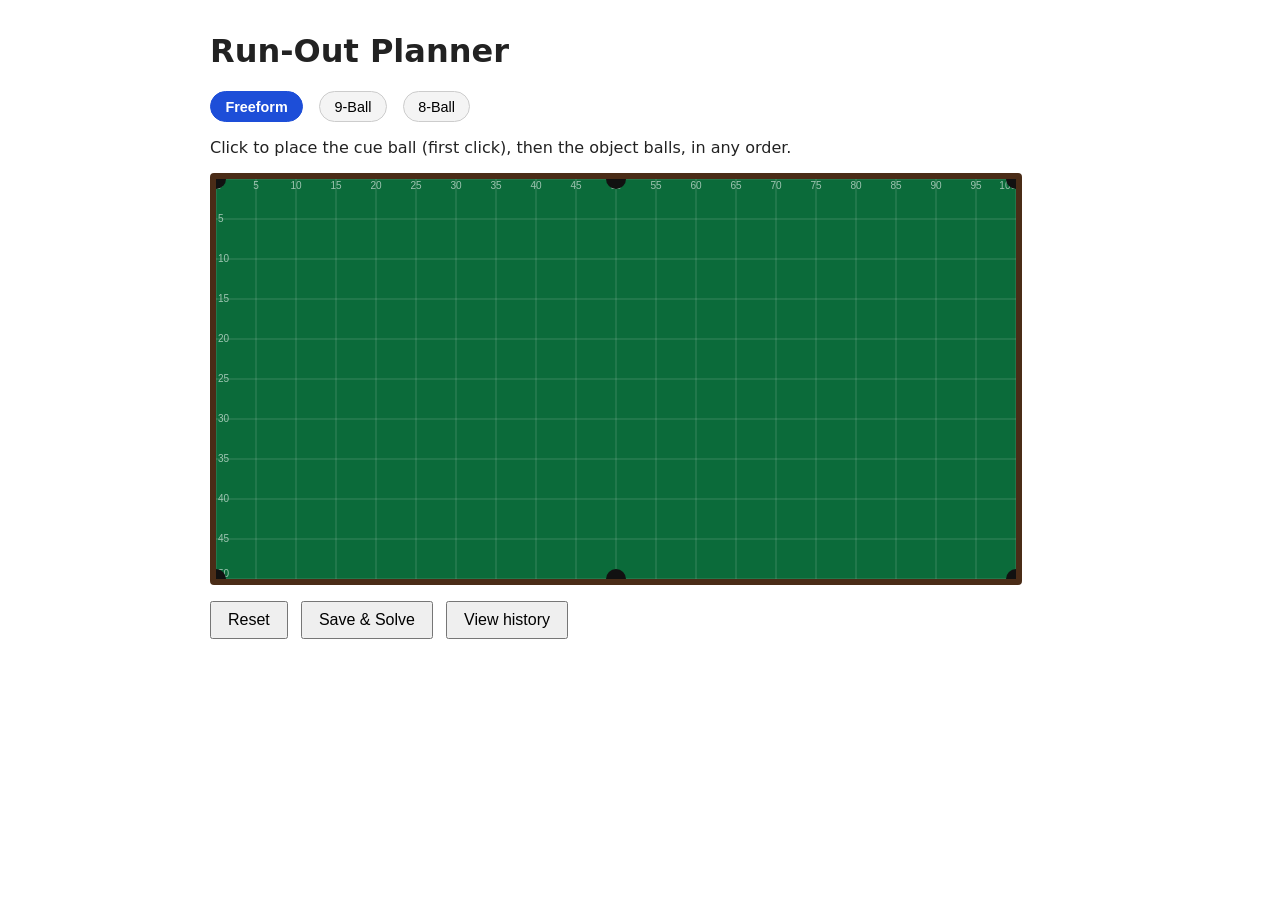
==== ui/index.html @ 2dfea0a1 "Containerize both services and serve the UI as static files, calling both over CORS" ====
<!doctype html>
<html lang="en">
<head>
  <meta charset="utf-8">
  <title>Run-Out Planner</title>
  <link rel="stylesheet" href="css/style.css">
</head>
<body>
  <h1>Run-Out Planner</h1>

  <div class="mode-tabs" id="mode-tabs">
    <button class="mode-tab active" data-mode="freeform">Freeform</button>
    <button class="mode-tab" data-mode="nine_ball">9-Ball</button>
    <button class="mode-tab" data-mode="eight_ball">8-Ball</button>
  </div>

  <p id="instructions">
    Click to place the cue ball (first click), then the object balls, in any order.
  </p>

  <div id="group-selector" class="group-selector" hidden>
    <span class="group-selector-label">Your balls:</span>
    <button type="button" class="group-choice" data-group="solids">Solids (1-7)</button>
    <button type="button" class="group-choice" data-group="stripes">Stripes (9-15)</button>
  </div>

  <div id="ball-palette" class="ball-palette" hidden></div>

  <canvas id="table" width="800" height="400"></canvas>

  <div class="controls">
    <button id="reset">Reset</button>
    <button id="solve">Save &amp; Solve</button>
    <button id="toggle-history">View history</button>
  </div>

  <div id="result"></div>

  <div id="history" hidden></div>

  <script src="config.js"></script>
  <script src="js/table.js"></script>
</body>
</html>
---- ui/css/style.css ----
body {
  font-family: system-ui, sans-serif;
  max-width: 860px;
  margin: 2rem auto;
  color: #222;
}

/* The browser's own [hidden] rule only sets display: none, which any of our
   own "display: flex" rules below silently outranks (author styles beat the
   user-agent stylesheet regardless of selector specificity). Without this,
   toggling an element's `hidden` property in JS stops actually hiding it the
   moment it also has a custom display value, as .ball-palette and
   .group-selector both do. */
[hidden] {
  display: none !important;
}

.mode-tabs {
  display: flex;
  gap: 0.5rem;
  margin-bottom: 0.75rem;
}

.mode-tab {
  padding: 0.4rem 0.9rem;
  border: 1px solid #ccc;
  border-radius: 999px;
  background: #f4f4f4;
  cursor: pointer;
  font-size: 0.9rem;
}

.mode-tab.active {
  background: #1d4ed8;
  border-color: #1d4ed8;
  color: #fff;
  font-weight: 600;
}

.group-selector {
  display: flex;
  align-items: center;
  flex-wrap: wrap;
  gap: 0.4rem;
  margin-bottom: 0.75rem;
}

.group-selector-label {
  font-size: 0.85rem;
  color: #555;
  margin-right: 0.3rem;
}

.group-choice {
  padding: 0.4rem 0.9rem;
  border: 1px solid #ccc;
  border-radius: 999px;
  background: #f4f4f4;
  cursor: pointer;
  font-size: 0.9rem;
}

.group-choice.active {
  background: #1d4ed8;
  border-color: #1d4ed8;
  color: #fff;
  font-weight: 600;
}

.ball-palette {
  display: flex;
  align-items: center;
  flex-wrap: wrap;
  gap: 0.4rem;
  margin-bottom: 0.75rem;
}

.ball-palette-label {
  font-size: 0.85rem;
  color: #555;
  margin-right: 0.3rem;
}

.palette-number {
  width: 2rem;
  height: 2rem;
  padding: 0;
  margin: 0;
  display: flex;
  align-items: center;
  justify-content: center;
  border-radius: 50%;
  border: 2px solid #999;
  cursor: pointer;
  font-weight: 600;
  line-height: 1;
}

.palette-number.armed {
  box-shadow: 0 0 0 3px #1d4ed8;
  border-color: #1d4ed8;
}

.palette-number:disabled {
  opacity: 0.35;
  cursor: not-allowed;
}

canvas {
  background: #0b6b3a;
  border: 6px solid #4a2c17;
  border-radius: 4px;
  display: block;
  cursor: crosshair;
}

.controls {
  margin: 1rem 0;
}

button {
  padding: 0.5rem 1rem;
  margin-right: 0.5rem;
  font-size: 1rem;
  cursor: pointer;
}

#result {
  min-height: 2rem;
}

#result .placeholder {
  color: #777;
}

.solution-heading {
  font-size: 1.1rem;
  font-weight: 600;
  margin: 0 0 0.75rem;
}

.solution-heading.impossible {
  color: #b3261e;
}

.shot-list {
  list-style: none;
  margin: 0;
  padding: 0;
  display: flex;
  flex-direction: column;
  gap: 0.5rem;
}

.shot {
  display: flex;
  align-items: flex-start;
  gap: 0.75rem;
  background: #f4f4f4;
  border-radius: 8px;
  padding: 0.6rem 0.9rem;
}

.shot-ball {
  flex: 0 0 auto;
  width: 1.8rem;
  height: 1.8rem;
  border-radius: 50%;
  background: #d62828;
  color: #fff;
  font-weight: 600;
  display: flex;
  align-items: center;
  justify-content: center;
}

.shot-detail {
  flex: 1 1 auto;
}

.shot-detail summary {
  cursor: pointer;
}

.shot-detail summary::marker {
  color: #888;
}

.shot-target {
  font-weight: 600;
}

.shot-technical {
  margin: 0.4rem 0 0 1.1rem;
  font-size: 0.85rem;
  color: #555;
}

.shot-technical p {
  margin: 0.15rem 0;
}

.difficulty {
  display: inline-block;
  margin-left: 0.5rem;
  padding: 0.1rem 0.5rem;
  border-radius: 999px;
  font-size: 0.8rem;
  font-weight: 600;
}

.difficulty-easy {
  background: #d7f2df;
  color: #146c2e;
}

.difficulty-medium {
  background: #fdf0c8;
  color: #8a5a00;
}

.difficulty-hard {
  background: #fadbd8;
  color: #a33025;
}

.shot-type-badge {
  display: inline-block;
  margin-left: 0.5rem;
  padding: 0.1rem 0.5rem;
  border-radius: 999px;
  font-size: 0.8rem;
  font-weight: 600;
  background: #e0e7ff;
  color: #3730a3;
}

.blocked-note {
  color: #b3261e;
  margin: 0;
}

.attempt-controls {
  margin-top: 1rem;
  padding-top: 0.75rem;
  border-top: 1px solid #ddd;
  display: flex;
  flex-wrap: wrap;
  align-items: center;
  gap: 0.5rem;
}

.attempt-label {
  margin: 0;
  font-weight: 600;
  flex: 1 1 100%;
}

.attempt-notes {
  flex: 1 1 auto;
  padding: 0.35rem 0.5rem;
  font-size: 0.9rem;
}

.attempt-buttons {
  display: flex;
  gap: 0.5rem;
}

.attempt-yes {
  background: #d7f2df;
  border: 1px solid #146c2e;
}

.attempt-no {
  background: #fadbd8;
  border: 1px solid #a33025;
}

.attempt-confirm {
  margin: 0.5rem 0 0;
  color: #146c2e;
  font-weight: 600;
}

#history {
  margin-top: 1.5rem;
}

.history-list {
  list-style: none;
  margin: 0;
  padding: 0;
  display: flex;
  flex-direction: column;
  gap: 0.5rem;
}

.history-item {
  background: #f4f4f4;
  border-radius: 8px;
  padding: 0.6rem 0.9rem;
}

.history-summary {
  margin: 0 0 0.3rem;
  font-weight: 600;
}

.history-positions {
  margin: 0 0 0.5rem;
  font-size: 0.85rem;
  color: #666;
}

.history-solution {
  margin-bottom: 0.4rem;
}

.history-shot-list {
  margin: 0;
  padding-left: 1.2rem;
  font-size: 0.9rem;
}

.history-shot-list li {
  margin: 0.1rem 0;
}

.history-attempt {
  margin: 0.15rem 0;
  font-size: 0.9rem;
  color: #444;
}
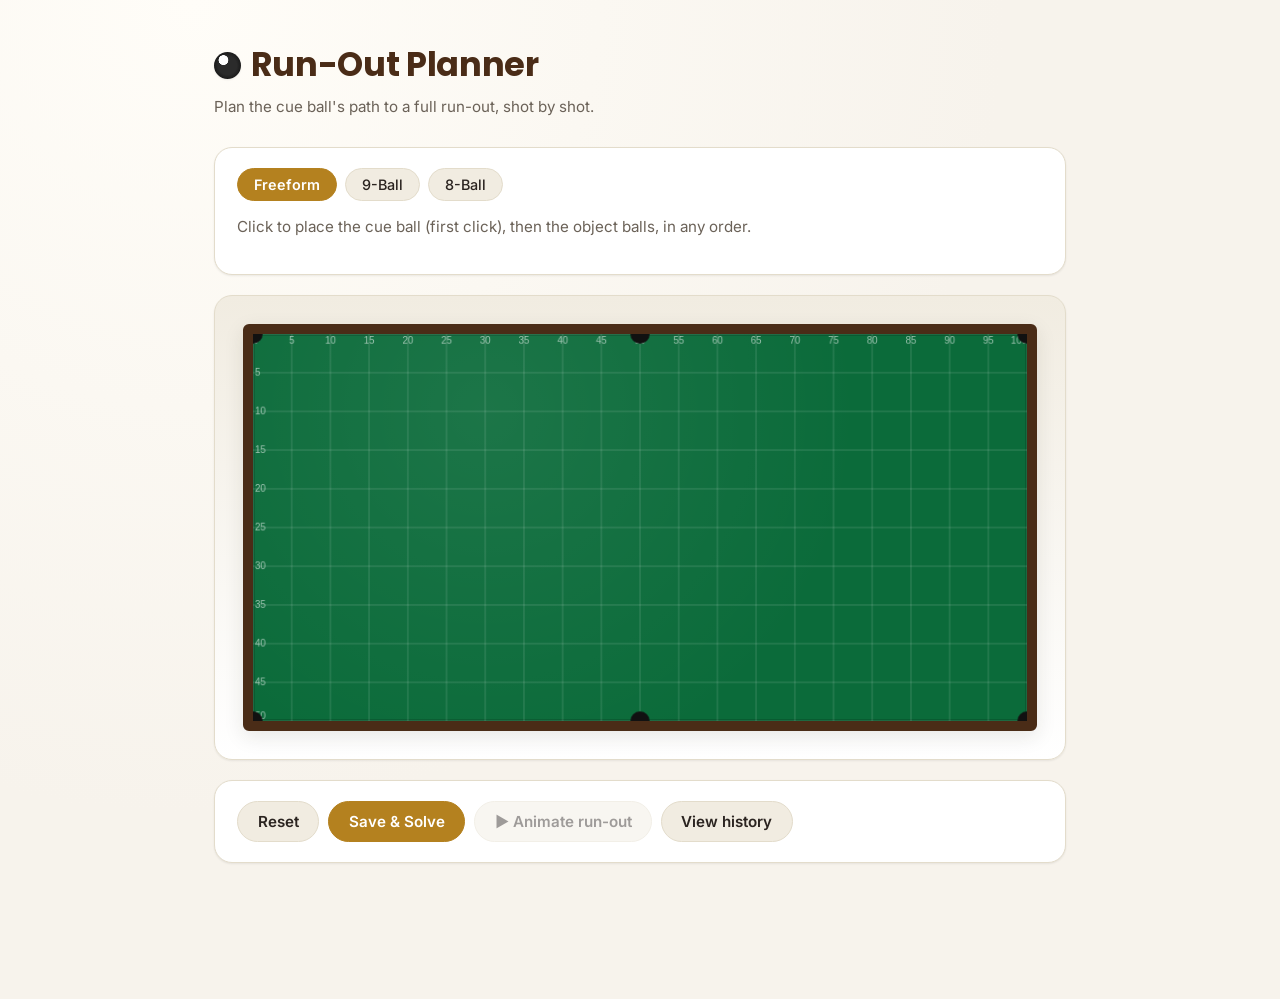
==== commit d89d588c: "Redesign the frontend's visual style The UI had no styling identity: system-ui font, generic grays, " ====
--- a/ui/index.html
+++ b/ui/index.html
@@ -3,40 +3,55 @@
 <head>
   <meta charset="utf-8">
   <title>Run-Out Planner</title>
+  <link rel="preconnect" href="https://fonts.googleapis.com">
+  <link rel="preconnect" href="https://fonts.gstatic.com" crossorigin>
+  <link href="https://fonts.googleapis.com/css2?family=Inter:wght@400;500;600;700&family=Poppins:wght@600;700&display=swap" rel="stylesheet">
   <link rel="stylesheet" href="css/style.css">
 </head>
 <body>
-  <h1>Run-Out Planner</h1>
+  <header class="app-header">
+    <h1>Run-Out Planner</h1>
+    <p class="app-tagline">Plan the cue ball's path to a full run-out, shot by shot.</p>
+  </header>
 
-  <div class="mode-tabs" id="mode-tabs">
-    <button class="mode-tab active" data-mode="freeform">Freeform</button>
-    <button class="mode-tab" data-mode="nine_ball">9-Ball</button>
-    <button class="mode-tab" data-mode="eight_ball">8-Ball</button>
-  </div>
+  <main>
+    <div class="panel">
+      <div class="mode-tabs" id="mode-tabs">
+        <button class="mode-tab active" data-mode="freeform">Freeform</button>
+        <button class="mode-tab" data-mode="nine_ball">9-Ball</button>
+        <button class="mode-tab" data-mode="eight_ball">8-Ball</button>
+      </div>
 
-  <p id="instructions">
-    Click to place the cue ball (first click), then the object balls, in any order.
-  </p>
+      <p id="instructions">
+        Click to place the cue ball (first click), then the object balls, in any order.
+      </p>
 
-  <div id="group-selector" class="group-selector" hidden>
-    <span class="group-selector-label">Your balls:</span>
-    <button type="button" class="group-choice" data-group="solids">Solids (1-7)</button>
-    <button type="button" class="group-choice" data-group="stripes">Stripes (9-15)</button>
-  </div>
+      <div id="group-selector" class="group-selector" hidden>
+        <span class="group-selector-label">Your balls:</span>
+        <button type="button" class="group-choice" data-group="solids">Solids (1-7)</button>
+        <button type="button" class="group-choice" data-group="stripes">Stripes (9-15)</button>
+      </div>
 
-  <div id="ball-palette" class="ball-palette" hidden></div>
+      <div id="ball-palette" class="ball-palette" hidden></div>
+    </div>
 
-  <canvas id="table" width="800" height="400"></canvas>
+    <div class="panel table-panel">
+      <canvas id="table" width="800" height="400"></canvas>
+    </div>
 
-  <div class="controls">
-    <button id="reset">Reset</button>
-    <button id="solve">Save &amp; Solve</button>
-    <button id="toggle-history">View history</button>
-  </div>
+    <div class="panel">
+      <div class="controls">
+        <button id="reset">Reset</button>
+        <button id="solve">Save &amp; Solve</button>
+        <button id="animate-runout" disabled>▶ Animate run-out</button>
+        <button id="toggle-history">View history</button>
+      </div>
+    </div>
 
-  <div id="result"></div>
+    <div id="result"></div>
 
-  <div id="history" hidden></div>
+    <div class="panel" id="history" hidden></div>
+  </main>
 
   <script src="config.js"></script>
   <script src="js/table.js"></script>
--- a/ui/css/style.css
+++ b/ui/css/style.css
@@ -1,8 +1,39 @@
+:root {
+  --color-felt: #0b6b3a;
+  --color-felt-dark: #064023;
+  --color-wood: #4a2c17;
+  --color-wood-light: #7a4a26;
+  --color-accent: #b4811f;
+  --color-accent-dark: #8f6718;
+  --color-bg: #f7f3ec;
+  --color-surface: #ffffff;
+  --color-surface-alt: #f1ece1;
+  --color-text: #2b2420;
+  --color-text-muted: #6b6258;
+  --color-border: #e3dccb;
+  --color-danger: #b3261e;
+  --color-danger-bg: #fadbd8;
+  --color-success: #146c2e;
+  --color-success-bg: #d7f2df;
+  --shadow-sm: 0 1px 2px rgba(43, 36, 32, 0.08);
+  --shadow-md: 0 6px 20px rgba(43, 36, 32, 0.10);
+  --radius-md: 12px;
+  --radius-lg: 18px;
+}
+
+* {
+  box-sizing: border-box;
+}
+
 body {
-  font-family: system-ui, sans-serif;
-  max-width: 860px;
-  margin: 2rem auto;
-  color: #222;
+  font-family: "Inter", system-ui, sans-serif;
+  background: var(--color-bg);
+  background-image: radial-gradient(circle at 15% 0%, #fffdf8 0%, var(--color-bg) 55%);
+  max-width: 900px;
+  margin: 0 auto;
+  padding: 2.5rem 1.5rem 4rem;
+  color: var(--color-text);
+  line-height: 1.5;
 }
 
 /* The browser's own [hidden] rule only sets display: none, which any of our
@@ -15,26 +46,84 @@
   display: none !important;
 }
 
+.app-header {
+  margin-bottom: 1.75rem;
+}
+
+.app-header h1 {
+  font-family: "Poppins", "Inter", system-ui, sans-serif;
+  font-size: 2.1rem;
+  font-weight: 700;
+  letter-spacing: -0.01em;
+  margin: 0;
+  color: var(--color-wood);
+  display: flex;
+  align-items: center;
+  gap: 0.6rem;
+}
+
+.app-header h1::before {
+  content: "";
+  display: inline-block;
+  width: 1.7rem;
+  height: 1.7rem;
+  border-radius: 50%;
+  background:
+    radial-gradient(circle at 35% 30%, #fff 0 18%, transparent 20%),
+    radial-gradient(circle at 50% 50%, #2b2b2b 0 48%, #050505 100%);
+  box-shadow: var(--shadow-sm);
+  flex: 0 0 auto;
+}
+
+.app-tagline {
+  margin: 0.35rem 0 0;
+  color: var(--color-text-muted);
+  font-size: 0.95rem;
+}
+
+.panel {
+  background: var(--color-surface);
+  border: 1px solid var(--color-border);
+  border-radius: var(--radius-lg);
+  box-shadow: var(--shadow-sm);
+  padding: 1.25rem 1.4rem;
+  margin-bottom: 1.25rem;
+}
+
 .mode-tabs {
   display: flex;
   gap: 0.5rem;
-  margin-bottom: 0.75rem;
+  margin-bottom: 0.9rem;
 }
 
 .mode-tab {
-  padding: 0.4rem 0.9rem;
-  border: 1px solid #ccc;
+  padding: 0.45rem 1rem;
+  border: 1px solid var(--color-border);
   border-radius: 999px;
-  background: #f4f4f4;
+  background: var(--color-surface-alt);
+  color: var(--color-text);
   cursor: pointer;
+  font-family: inherit;
   font-size: 0.9rem;
+  font-weight: 500;
+  transition: background 0.15s ease, color 0.15s ease, border-color 0.15s ease;
+}
+
+.mode-tab:hover {
+  border-color: var(--color-accent);
 }
 
 .mode-tab.active {
-  background: #1d4ed8;
-  border-color: #1d4ed8;
+  background: var(--color-accent);
+  border-color: var(--color-accent);
   color: #fff;
   font-weight: 600;
+}
+
+#instructions {
+  margin: 0 0 1rem;
+  color: var(--color-text-muted);
+  font-size: 0.95rem;
 }
 
 .group-selector {
@@ -42,27 +131,34 @@
   align-items: center;
   flex-wrap: wrap;
   gap: 0.4rem;
-  margin-bottom: 0.75rem;
+  margin-bottom: 0.9rem;
 }
 
 .group-selector-label {
   font-size: 0.85rem;
-  color: #555;
+  color: var(--color-text-muted);
   margin-right: 0.3rem;
 }
 
 .group-choice {
   padding: 0.4rem 0.9rem;
-  border: 1px solid #ccc;
+  border: 1px solid var(--color-border);
   border-radius: 999px;
-  background: #f4f4f4;
+  background: var(--color-surface-alt);
+  color: var(--color-text);
   cursor: pointer;
+  font-family: inherit;
   font-size: 0.9rem;
+  transition: background 0.15s ease, color 0.15s ease, border-color 0.15s ease;
+}
+
+.group-choice:hover {
+  border-color: var(--color-accent);
 }
 
 .group-choice.active {
-  background: #1d4ed8;
-  border-color: #1d4ed8;
+  background: var(--color-accent);
+  border-color: var(--color-accent);
   color: #fff;
   font-weight: 600;
 }
@@ -72,33 +168,41 @@
   align-items: center;
   flex-wrap: wrap;
   gap: 0.4rem;
-  margin-bottom: 0.75rem;
+  margin-bottom: 0.9rem;
 }
 
 .ball-palette-label {
   font-size: 0.85rem;
-  color: #555;
+  color: var(--color-text-muted);
   margin-right: 0.3rem;
 }
 
 .palette-number {
-  width: 2rem;
-  height: 2rem;
+  width: 2.1rem;
+  height: 2.1rem;
   padding: 0;
   margin: 0;
   display: flex;
   align-items: center;
   justify-content: center;
   border-radius: 50%;
-  border: 2px solid #999;
+  border: 2px solid var(--color-border);
+  background: var(--color-surface);
+  color: var(--color-text);
   cursor: pointer;
+  font-family: inherit;
   font-weight: 600;
   line-height: 1;
+  transition: border-color 0.15s ease, box-shadow 0.15s ease;
+}
+
+.palette-number:hover:not(:disabled) {
+  border-color: var(--color-accent);
 }
 
 .palette-number.armed {
-  box-shadow: 0 0 0 3px #1d4ed8;
-  border-color: #1d4ed8;
+  box-shadow: 0 0 0 3px rgba(180, 129, 31, 0.35);
+  border-color: var(--color-accent);
 }
 
 .palette-number:disabled {
@@ -106,41 +210,92 @@
   cursor: not-allowed;
 }
 
+.table-panel {
+  display: flex;
+  justify-content: center;
+  padding: 1.75rem;
+  background: linear-gradient(180deg, var(--color-surface-alt), var(--color-surface));
+}
+
 canvas {
-  background: #0b6b3a;
-  border: 6px solid #4a2c17;
-  border-radius: 4px;
+  background: var(--color-felt);
+  background-image: radial-gradient(circle at 30% 20%, rgba(255, 255, 255, 0.07), transparent 60%);
+  border: 10px solid var(--color-wood);
+  border-radius: 6px;
+  box-shadow: var(--shadow-md), inset 0 0 0 2px rgba(0, 0, 0, 0.15);
   display: block;
   cursor: crosshair;
+  max-width: 100%;
 }
 
 .controls {
-  margin: 1rem 0;
+  display: flex;
+  flex-wrap: wrap;
+  gap: 0.6rem;
+  margin: 0;
 }
 
 button {
-  padding: 0.5rem 1rem;
-  margin-right: 0.5rem;
-  font-size: 1rem;
+  padding: 0.6rem 1.2rem;
+  font-family: inherit;
+  font-size: 0.95rem;
+  font-weight: 600;
+  border: 1px solid var(--color-border);
+  border-radius: 999px;
+  background: var(--color-surface-alt);
+  color: var(--color-text);
   cursor: pointer;
+  transition: background 0.15s ease, color 0.15s ease, border-color 0.15s ease, transform 0.05s ease;
+}
+
+button:hover {
+  border-color: var(--color-accent);
+}
+
+button:active {
+  transform: scale(0.98);
+}
+
+button:disabled {
+  opacity: 0.45;
+  cursor: not-allowed;
+  transform: none;
+}
+
+button:disabled:hover {
+  border-color: var(--color-border);
+}
+
+#solve {
+  background: var(--color-accent);
+  border-color: var(--color-accent);
+  color: #fff;
+}
+
+#solve:hover {
+  background: var(--color-accent-dark);
+  border-color: var(--color-accent-dark);
 }
 
 #result {
   min-height: 2rem;
+  margin-bottom: 1.25rem;
 }
 
 #result .placeholder {
-  color: #777;
+  color: var(--color-text-muted);
 }
 
 .solution-heading {
-  font-size: 1.1rem;
-  font-weight: 600;
-  margin: 0 0 0.75rem;
+  font-family: "Poppins", "Inter", system-ui, sans-serif;
+  font-size: 1.15rem;
+  font-weight: 600;
+  margin: 0 0 0.85rem;
+  color: var(--color-felt-dark);
 }
 
 .solution-heading.impossible {
-  color: #b3261e;
+  color: var(--color-danger);
 }
 
 .shot-list {
@@ -149,29 +304,31 @@
   padding: 0;
   display: flex;
   flex-direction: column;
-  gap: 0.5rem;
+  gap: 0.6rem;
 }
 
 .shot {
   display: flex;
   align-items: flex-start;
-  gap: 0.75rem;
-  background: #f4f4f4;
-  border-radius: 8px;
-  padding: 0.6rem 0.9rem;
+  gap: 0.85rem;
+  background: var(--color-surface-alt);
+  border: 1px solid var(--color-border);
+  border-radius: var(--radius-md);
+  padding: 0.7rem 1rem;
 }
 
 .shot-ball {
   flex: 0 0 auto;
-  width: 1.8rem;
-  height: 1.8rem;
+  width: 1.9rem;
+  height: 1.9rem;
   border-radius: 50%;
-  background: #d62828;
+  background: var(--color-felt);
   color: #fff;
-  font-weight: 600;
+  font-weight: 700;
   display: flex;
   align-items: center;
   justify-content: center;
+  box-shadow: var(--shadow-sm);
 }
 
 .shot-detail {
@@ -183,7 +340,7 @@
 }
 
 .shot-detail summary::marker {
-  color: #888;
+  color: var(--color-text-muted);
 }
 
 .shot-target {
@@ -193,7 +350,7 @@
 .shot-technical {
   margin: 0.4rem 0 0 1.1rem;
   font-size: 0.85rem;
-  color: #555;
+  color: var(--color-text-muted);
 }
 
 .shot-technical p {
@@ -203,15 +360,15 @@
 .difficulty {
   display: inline-block;
   margin-left: 0.5rem;
-  padding: 0.1rem 0.5rem;
+  padding: 0.15rem 0.6rem;
   border-radius: 999px;
-  font-size: 0.8rem;
+  font-size: 0.78rem;
   font-weight: 600;
 }
 
 .difficulty-easy {
-  background: #d7f2df;
-  color: #146c2e;
+  background: var(--color-success-bg);
+  color: var(--color-success);
 }
 
 .difficulty-medium {
@@ -220,30 +377,30 @@
 }
 
 .difficulty-hard {
-  background: #fadbd8;
-  color: #a33025;
+  background: var(--color-danger-bg);
+  color: var(--color-danger);
 }
 
 .shot-type-badge {
   display: inline-block;
   margin-left: 0.5rem;
-  padding: 0.1rem 0.5rem;
+  padding: 0.15rem 0.6rem;
   border-radius: 999px;
-  font-size: 0.8rem;
-  font-weight: 600;
-  background: #e0e7ff;
-  color: #3730a3;
+  font-size: 0.78rem;
+  font-weight: 600;
+  background: #e9e1f5;
+  color: #5b3a94;
 }
 
 .blocked-note {
-  color: #b3261e;
+  color: var(--color-danger);
   margin: 0;
 }
 
 .attempt-controls {
   margin-top: 1rem;
-  padding-top: 0.75rem;
-  border-top: 1px solid #ddd;
+  padding-top: 0.85rem;
+  border-top: 1px solid var(--color-border);
   display: flex;
   flex-wrap: wrap;
   align-items: center;
@@ -258,8 +415,11 @@
 
 .attempt-notes {
   flex: 1 1 auto;
-  padding: 0.35rem 0.5rem;
+  padding: 0.45rem 0.6rem;
+  font-family: inherit;
   font-size: 0.9rem;
+  border: 1px solid var(--color-border);
+  border-radius: 8px;
 }
 
 .attempt-buttons {
@@ -268,23 +428,25 @@
 }
 
 .attempt-yes {
-  background: #d7f2df;
-  border: 1px solid #146c2e;
+  background: var(--color-success-bg);
+  border: 1px solid var(--color-success);
+  color: var(--color-success);
 }
 
 .attempt-no {
-  background: #fadbd8;
-  border: 1px solid #a33025;
+  background: var(--color-danger-bg);
+  border: 1px solid var(--color-danger);
+  color: var(--color-danger);
 }
 
 .attempt-confirm {
   margin: 0.5rem 0 0;
-  color: #146c2e;
+  color: var(--color-success);
   font-weight: 600;
 }
 
 #history {
-  margin-top: 1.5rem;
+  margin-top: 0;
 }
 
 .history-list {
@@ -293,13 +455,14 @@
   padding: 0;
   display: flex;
   flex-direction: column;
-  gap: 0.5rem;
+  gap: 0.6rem;
 }
 
 .history-item {
-  background: #f4f4f4;
-  border-radius: 8px;
-  padding: 0.6rem 0.9rem;
+  background: var(--color-surface-alt);
+  border: 1px solid var(--color-border);
+  border-radius: var(--radius-md);
+  padding: 0.7rem 1rem;
 }
 
 .history-summary {
@@ -310,7 +473,7 @@
 .history-positions {
   margin: 0 0 0.5rem;
   font-size: 0.85rem;
-  color: #666;
+  color: var(--color-text-muted);
 }
 
 .history-solution {
@@ -330,5 +493,5 @@
 .history-attempt {
   margin: 0.15rem 0;
   font-size: 0.9rem;
-  color: #444;
-}
+  color: var(--color-text-muted);
+}
